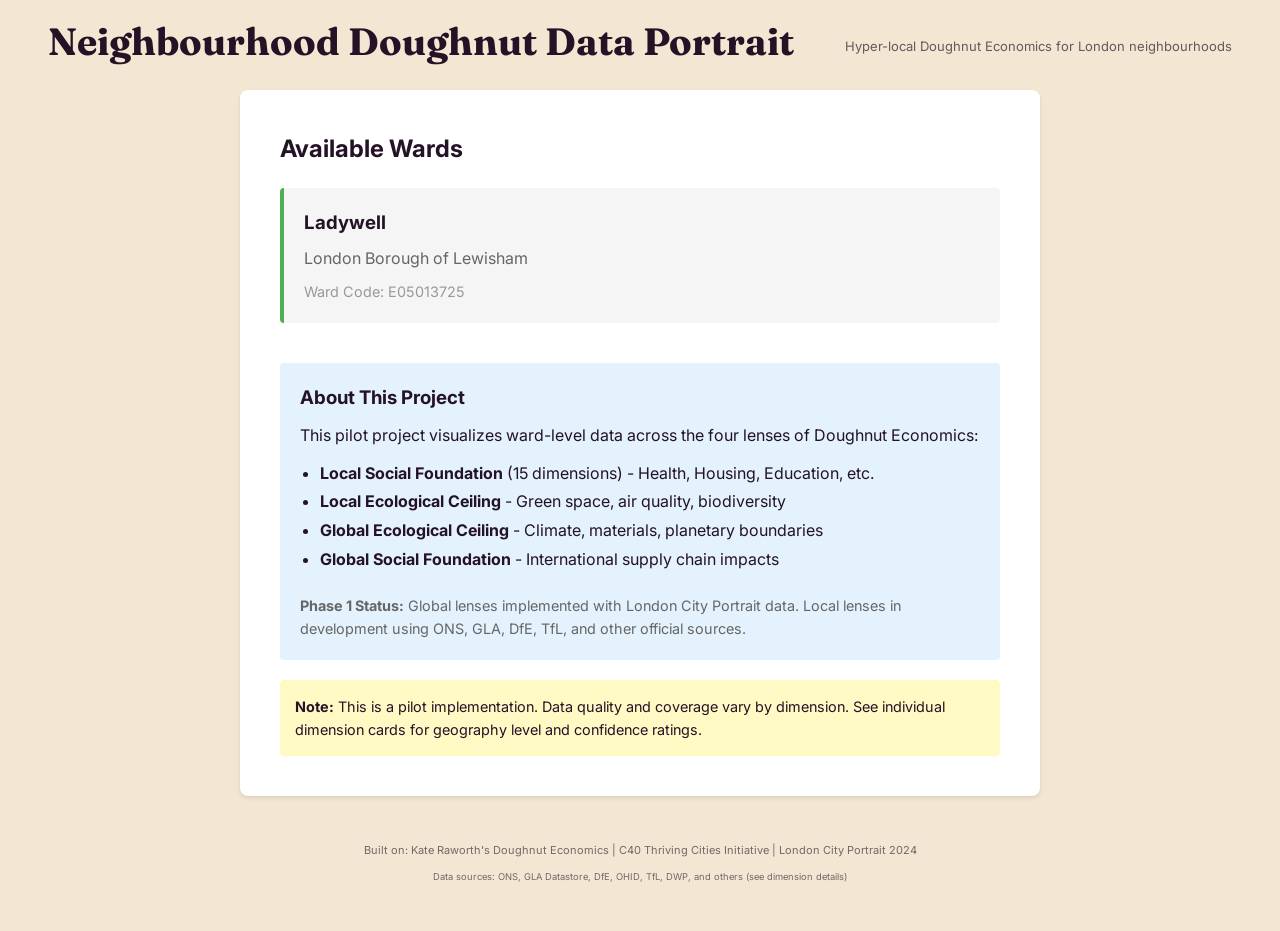
==== site/index.html @ d778bfdf "Initial commit: Ladywell Neighbourhood Doughnut visualization - Add interactive doughnut chart visua" ====
<!DOCTYPE html>
<html lang="en">
<head>
    <meta charset="UTF-8">
    <meta name="viewport" content="width=device-width, initial-scale=1.0">
    <title>Neighbourhood Doughnut - Lewisham</title>
    <link rel="stylesheet" href="css/styles.css">
</head>
<body>
    <header>
        <h1>Neighbourhood Doughnut Data Portrait</h1>
        <p class="subtitle">Hyper-local Doughnut Economics for London neighbourhoods</p>
    </header>

    <main style="max-width: 800px; margin: 0 auto;">
        <div style="background: white; padding: 40px; border-radius: 8px; box-shadow: 0 2px 4px rgba(0,0,0,0.1);">
            <h2 style="margin-bottom: 20px;">Available Wards</h2>
            <div style="margin: 20px 0;">
                <a href="ward.html" style="display: block; padding: 20px; background: #f5f5f5; border-radius: 4px; text-decoration: none; color: inherit; border-left: 4px solid #4CAF50;">
                    <h3 style="margin-bottom: 8px;">Ladywell</h3>
                    <p style="color: #666; margin: 0;">London Borough of Lewisham</p>
                    <p style="color: #999; margin-top: 8px; font-size: 0.9em;">Ward Code: E05013725</p>
                </a>
            </div>

            <div style="margin-top: 40px; padding: 20px; background: #e3f2fd; border-radius: 4px;">
                <h3 style="margin-bottom: 10px;">About This Project</h3>
                <p style="margin-bottom: 10px;">
                    This pilot project visualizes ward-level data across the four lenses of Doughnut Economics:
                </p>
                <ul style="margin-left: 20px; line-height: 1.8;">
                    <li><strong>Local Social Foundation</strong> (15 dimensions) - Health, Housing, Education, etc.</li>
                    <li><strong>Local Ecological Ceiling</strong> - Green space, air quality, biodiversity</li>
                    <li><strong>Global Ecological Ceiling</strong> - Climate, materials, planetary boundaries</li>
                    <li><strong>Global Social Foundation</strong> - International supply chain impacts</li>
                </ul>
                <p style="margin-top: 20px; font-size: 0.9em; color: #666;">
                    <strong>Phase 1 Status:</strong> Global lenses implemented with London City Portrait data.
                    Local lenses in development using ONS, GLA, DfE, TfL, and other official sources.
                </p>
            </div>

            <div style="margin-top: 20px; padding: 15px; background: #fff9c4; border-radius: 4px; font-size: 0.9em;">
                <strong>Note:</strong> This is a pilot implementation. Data quality and coverage vary by dimension.
                See individual dimension cards for geography level and confidence ratings.
            </div>
        </div>

        <footer class="page-footer">
            <p>Built on: Kate Raworth's Doughnut Economics | C40 Thriving Cities Initiative | London City Portrait 2024</p>
            <p style="margin-top: 10px; font-size: 0.85em;">
                Data sources: ONS, GLA Datastore, DfE, OHID, TfL, DWP, and others (see dimension details)
            </p>
        </footer>
    </main>
</body>
</html>
---- site/css/styles.css ----
/* Neighbourhood Doughnut Portrait - Noticeboard Collage Design */
/* Design tokens from handoff spec */

@import url('https://fonts.googleapis.com/css2?family=Fraunces:ital,opsz,wght@0,9..144,400;0,9..144,500;0,9..144,600;0,9..144,700;1,9..144,400&family=Inter:wght@400;500;600;700&display=swap');

:root {
    /* Collage palette */
    --ink: #241226;
    --paper: #F2E7D2;
    --card: #FBF3E2;
    --ringA: #E8542D;
    --ringB: #4B3F8F;

    /* Status colors (shared across all concepts) */
    --met: #3F8F5B;
    --shortfall: #E8A23A;
    --overshoot: #C22E4A;
    --descriptive: #8C8478;

    /* Typography */
    --font-serif: 'Fraunces', serif;
    --font-sans: 'Inter', -apple-system, BlinkMacSystemFont, 'Segoe UI', sans-serif;
}

* {
    margin: 0;
    padding: 0;
    box-sizing: border-box;
}

body {
    font-family: var(--font-sans);
    line-height: 1.6;
    color: var(--ink);
    background: var(--paper);
    padding: 0;
    min-height: 100vh;
}

/* Header row */
header {
    display: flex;
    align-items: center;
    justify-content: space-between;
    padding: 18px 22px 26px;
    background: var(--paper);
}

.ward-pill {
    background: var(--ringA);
    border: 2px solid var(--ink);
    border-radius: 20px;
    padding: 6px 13px;
    font-size: 12.5px;
    font-weight: 700;
    color: var(--paper);
    cursor: pointer;
    font-family: var(--font-sans);
}

@media (min-width: 768px) {
    .ward-pill {
        padding: 7px 15px;
        font-size: 13px;
        color: var(--ink);
    }
}

.header-label {
    font-size: 10.5px;
    font-weight: 700;
    letter-spacing: 0.06em;
    text-transform: uppercase;
    color: var(--ink);
    opacity: 0.53;
    display: none; /* Hidden on mobile */
}

/* Main container */
main {
    background: var(--paper);
}

/* Intro section */
.intro-section {
    padding: 20px 22px 0;
    position: relative;
}

h1 {
    font-family: var(--font-serif);
    font-weight: 700;
    font-size: 38px;
    line-height: 0.95;
    margin: 0 0 6px;
    color: var(--ink);
}

.mobile-headline {
    transform: rotate(-1.5deg);
    display: inline-block;
}

.desktop-headline {
    display: none;
}

.mobile-only {
    display: block;
}

.subtitle {
    font-size: 13px;
    line-height: 1.5;
    color: var(--ink);
    opacity: 0.67;
    margin: 10px 0 6px;
    max-width: 280px;
}

.subtitle::first-letter {
    /* Ensure proper rendering */
}

/* Local/Global toggle */
.view-toggle {
    display: inline-flex;
    background: var(--card);
    border: 2px solid var(--ink);
    border-radius: 20px;
    padding: 3px;
    margin-top: 6px;
}

.toggle-btn {
    border: none;
    border-radius: 16px;
    padding: 6px 14px;
    font-size: 12px;
    font-weight: 700;
    cursor: pointer;
    background: transparent;
    color: var(--ink);
    font-family: var(--font-sans);
    transition: all 0.2s ease;
}

.toggle-btn.active {
    background: var(--ink);
    color: var(--paper);
}

/* Doughnut chart section */
.chart-section {
    position: relative;
    padding: 22px 0 6px;
    display: flex;
    justify-content: flex-start;
}

#doughnut-chart {
    max-width: 300px;
}

/* Torn paper divider */
.torn-divider {
    height: 14px;
    background: linear-gradient(to bottom, transparent 50%, var(--card) 50%);
    clip-path: polygon(
        0% 0%, 5% 100%, 10% 0%, 15% 100%, 20% 0%, 25% 100%, 30% 0%, 35% 100%,
        40% 0%, 45% 100%, 50% 0%, 55% 100%, 60% 0%, 65% 100%, 70% 0%, 75% 100%,
        80% 0%, 85% 100%, 90% 0%, 95% 100%, 100% 0%, 100% 100%, 0% 100%
    );
}

/* Dimensions panel */
.dimensions-panel {
    padding: 48px 22px 40px;
    background: var(--card);
}

.dimension-section {
    margin-bottom: 26px;
}

.dimension-section:last-child {
    margin-bottom: 0;
}

.section-heading {
    font-size: 11px;
    font-weight: 700;
    letter-spacing: 0.06em;
    text-transform: uppercase;
    color: var(--ink);
    opacity: 0.6;
    margin: 0 0 16px;
}

/* Pinned cards */
.dimension-cards {
    display: flex;
    flex-wrap: wrap;
    gap: 14px;
}

.dimension-card {
    background: var(--paper);
    border: 2px solid var(--ink);
    border-radius: 8px;
    padding: 12px 14px;
    font-size: 13.5px;
    font-weight: 600;
    color: var(--ink);
    cursor: pointer;
    box-shadow: 3px 3px 0 rgba(36, 18, 38, 0.2);
    display: flex;
    align-items: center;
    gap: 8px;
    font-family: var(--font-sans);
    transition: transform 0.2s ease;
}

.dimension-card:hover {
    transform: translateY(-2px) !important;
}

/* Alternating rotation for pinned cards */
.dimension-card:nth-child(odd) {
    transform: rotate(-2deg);
}

.dimension-card:nth-child(even) {
    transform: rotate(2deg);
}

.status-dot {
    width: 8px;
    height: 8px;
    border-radius: 50%;
    flex-shrink: 0;
}

.status-dot.met { background: var(--met); }
.status-dot.shortfall { background: var(--shortfall); }
.status-dot.overshoot { background: var(--overshoot); }
.status-dot.descriptive { background: var(--descriptive); }

/* Empty state */
.empty-state {
    font-size: 12.5px;
    font-style: italic;
    color: var(--ink);
    opacity: 0.47;
    margin: 0;
}

/* Detail section (below chart) */
.dimensions-detail {
    padding: 22px 22px 40px;
    background: var(--card);
    margin-top: 20px;
}

.dimensions-detail h3 {
    font-size: 11px;
    font-weight: 700;
    letter-spacing: 0.06em;
    text-transform: uppercase;
    color: var(--ink);
    opacity: 0.6;
    margin: 0 0 20px;
}

.dimension-group {
    margin-bottom: 20px;
    padding: 15px;
    background: #f9f9f9;
    border-radius: 4px;
}

.dimension-group h5 {
    margin: 0 0 10px;
    color: #333;
    font-size: 1.1em;
}

.status-badge {
    padding: 4px 12px;
    border-radius: 12px;
    font-size: 0.75em;
    font-weight: 600;
    text-transform: capitalize;
}

.status-badge.shortfall { background: var(--shortfall); color: white; }
.status-badge.met { background: var(--met); color: white; }
.status-badge.overshoot { background: var(--overshoot); color: white; }
.status-badge.descriptive_only { background: var(--descriptive); color: white; }

.indicator-item {
    background: white;
    padding: 12px;
    border-radius: 3px;
    margin-bottom: 10px;
}

.dimension-meta {
    font-size: 0.85em;
    color: #666;
}

.geography-tag {
    font-size: 0.75em;
    display: inline-block;
    margin-top: 4px;
    background: #e3f2fd;
    padding: 2px 6px;
    border-radius: 3px;
}

.confidence-tag {
    margin-left: 8px;
    font-size: 0.75em;
}

.confidence-tag.high { color: var(--met); }
.confidence-tag.medium { color: var(--shortfall); }
.confidence-tag.low { color: var(--overshoot); }

/* Footer */
.page-footer {
    text-align: center;
    padding: 40px 22px;
    color: var(--ink);
    opacity: 0.6;
    font-size: 11px;
    line-height: 1.6;
}

.page-footer p {
    margin: 6px 0;
}

.caveat {
    font-style: italic;
    opacity: 0.8;
}

/* Desktop layout (6a) - 1180px reference width */
@media (min-width: 768px) {
    header {
        padding: 24px 48px;
    }

    .header-label {
        display: block;
    }

    main {
        max-width: 1180px;
        margin: 0 auto;
    }

    .content-grid {
        display: grid;
        grid-template-columns: 1fr 480px;
        gap: 56px;
        padding: 24px 48px;
    }

    .left-column {
        display: flex;
        flex-direction: column;
    }

    .intro-section {
        padding: 0;
        margin-bottom: 0;
    }

    .mobile-headline {
        display: none;
    }

    .desktop-headline {
        display: block;
        font-size: 34px;
        font-weight: 600;
        line-height: 1.1;
        transform: none;
        margin: 6px 0 14px;
    }

    .mobile-only {
        display: none;
    }

    .subtitle {
        max-width: 100%;
    }

    .chart-section {
        padding: 0;
        display: flex;
        align-items: flex-start;
        justify-content: flex-start;
    }

    #doughnut-chart {
        max-width: 440px;
        width: 100%;
    }

    .torn-divider {
        display: none; /* Only on mobile */
    }

    .dimensions-panel {
        padding: 0;
        background: transparent;
    }

    .dimension-card {
        background: var(--card);
    }
}

/* Dimension Detail Overlay */
.dimension-overlay {
    position: fixed;
    top: 0;
    left: 0;
    width: 100%;
    height: 100%;
    background: var(--paper);
    z-index: 1000;
    overflow-y: auto;
    transition: transform 0.3s cubic-bezier(0.2, 0.8, 0.2, 1);
    transform: translateX(100%);
}

.dimension-overlay.hidden {
    transform: translateX(100%);
    pointer-events: none;
}

.dimension-overlay.visible {
    transform: translateX(0);
    pointer-events: auto;
}

.overlay-content {
    min-height: 100%;
    padding: 22px;
}

.back-button {
    background: var(--card);
    border: 2px solid var(--ink);
    border-radius: 20px;
    padding: 6px 14px;
    font-size: 13px;
    font-weight: 600;
    color: var(--ink);
    cursor: pointer;
    font-family: var(--font-sans);
    margin-bottom: 24px;
    position: sticky;
    top: 22px;
    display: inline-block;
}

.detail-container {
    max-width: 640px;
    margin: 0 auto;
}

.ring-label {
    font-size: 11px;
    font-weight: 700;
    text-transform: uppercase;
    letter-spacing: 0.06em;
    margin-bottom: 12px;
}

.ring-label.social { color: var(--shortfall); }
.ring-label.ecological { color: var(--overshoot); }

.detail-dimension-name {
    font-family: var(--font-serif);
    font-size: 26px;
    font-weight: 600;
    color: var(--ink);
    margin-bottom: 12px;
    line-height: 1.2;
}

.detail-status-pill {
    display: inline-block;
    padding: 5px 12px;
    border-radius: 16px;
    font-size: 11.5px;
    font-weight: 700;
    color: var(--paper);
    margin-bottom: 16px;
}

.detail-status-pill.met { background: var(--met); }
.detail-status-pill.shortfall { background: var(--shortfall); }
.detail-status-pill.overshoot { background: var(--overshoot); }
.detail-status-pill.descriptive { background: var(--descriptive); }

.plain-english {
    font-size: 15px;
    line-height: 1.6;
    color: var(--ink);
    margin-bottom: 20px;
}

.value-readout {
    margin-bottom: 20px;
    display: flex;
    align-items: baseline;
    gap: 12px;
}

.big-value {
    font-family: var(--font-serif);
    font-size: 32px;
    font-weight: 600;
    color: var(--ink);
}

.indicator-meta {
    font-size: 12.5px;
    color: var(--ink);
    opacity: 0.6;
}

.target-line {
    font-size: 14px;
    font-weight: 600;
    color: var(--ringB);
    margin-bottom: 28px;
}

.section-label {
    font-size: 11px;
    font-weight: 700;
    text-transform: uppercase;
    letter-spacing: 0.06em;
    color: var(--ink);
    opacity: 0.6;
    margin: 28px 0 16px;
}

.section-divider {
    height: 1px;
    background: var(--ink);
    opacity: 0.15;
    margin: 28px 0;
}

.detail-section {
    margin-bottom: 0;
}

.detail-section h3 {
    font-size: 12px;
    font-weight: 700;
    text-transform: uppercase;
    letter-spacing: 0.06em;
    color: var(--ink);
    opacity: 0.55;
    margin-bottom: 12px;
}

.detail-section p {
    font-size: 13.5px;
    line-height: 1.6;
    color: var(--ink);
    opacity: 0.72;
}

.council-context-heading {
    font-size: 12px;
    font-weight: 700;
    text-transform: uppercase;
    letter-spacing: 0.06em;
    color: var(--ink);
    opacity: 0.55;
    margin-bottom: 12px;
    margin-top: 24px;
}

.council-context {
    background: var(--card);
    padding: 16px;
    border-radius: 8px;
    margin-bottom: 24px;
}

.council-context h4 {
    font-size: 14px;
    font-weight: 600;
    margin-bottom: 6px;
}

.council-date {
    font-size: 11.5px;
    opacity: 0.5;
    margin-bottom: 8px;
}

.council-summary {
    font-size: 13px;
    font-style: italic;
    opacity: 0.72;
}

.neighbour-voices-heading {
    font-size: 12px;
    font-weight: 700;
    text-transform: uppercase;
    letter-spacing: 0.06em;
    color: var(--ink);
    opacity: 0.55;
    margin-bottom: 12px;
    margin-top: 24px;
}

.voice-block {
    border-left: 3px solid var(--ringA);
    padding-left: 14px;
    margin-bottom: 16px;
}

.voice-meta {
    font-size: 11.5px;
    opacity: 0.5;
    margin-bottom: 6px;
}

.voice-body {
    font-size: 13.5px;
    line-height: 1.6;
}

.voices-container {
    margin-bottom: 16px;
}

.voice-pagination {
    display: flex;
    align-items: center;
    justify-content: center;
    gap: 12px;
    margin-bottom: 16px;
}

.voice-nav-btn {
    background: none;
    border: none;
    color: var(--ink);
    opacity: 0.5;
    font-size: 18px;
    cursor: pointer;
    padding: 4px 8px;
    transition: opacity 0.2s;
}

.voice-nav-btn:hover:not(:disabled) {
    opacity: 0.8;
}

.voice-nav-btn:disabled {
    opacity: 0.2;
    cursor: not-allowed;
}

.voice-page-indicator {
    font-size: 12px;
    opacity: 0.5;
}

.add-take-btn {
    background: var(--ringA);
    color: var(--paper);
    border: none;
    padding: 14px 32px;
    border-radius: 24px;
    font-size: 15px;
    font-weight: 700;
    cursor: pointer;
    transition: all 0.2s;
    margin-top: 8px;
    display: inline-block;
}

.add-take-btn:hover {
    background: var(--paper);
    color: var(--ringA);
}

.prompts {
    margin-bottom: 24px;
}

.prompt {
    font-family: var(--font-serif);
    font-size: 14.5px;
    font-style: italic;
    color: var(--ringB);
    margin-bottom: 10px;
}

.cta-row {
    display: flex;
    gap: 20px;
    align-items: center;
    margin-bottom: 24px;
    flex-wrap: wrap;
}

.cta-button {
    background: var(--ringA);
    color: var(--paper);
    border: none;
    border-radius: 20px;
    padding: 8px 18px;
    font-size: 13px;
    font-weight: 600;
    cursor: pointer;
    font-family: var(--font-sans);
}

.cta-link {
    color: var(--ringB);
    text-decoration: underline;
    font-size: 13px;
    cursor: pointer;
}

.source-line {
    font-size: 11px;
    color: var(--ink);
    opacity: 0.45;
    margin-top: 4px;
    margin-bottom: 32px;
}

.source-line a {
    color: inherit;
}

/* Desktop overlay - fade instead of slide */
@media (min-width: 768px) {
    .dimension-overlay {
        transition: opacity 0.25s ease;
        transform: none;
        opacity: 0;
    }

    .dimension-overlay.hidden {
        transform: none;
        opacity: 0;
    }

    .dimension-overlay.visible {
        opacity: 1;
    }

    .overlay-content {
        padding: 48px;
    }

    .back-button {
        position: static;
        margin-bottom: 32px;
    }
}

/* Loading state */
.loading {
    text-align: center;
    color: var(--ink);
    opacity: 0.6;
    padding: 40px;
}
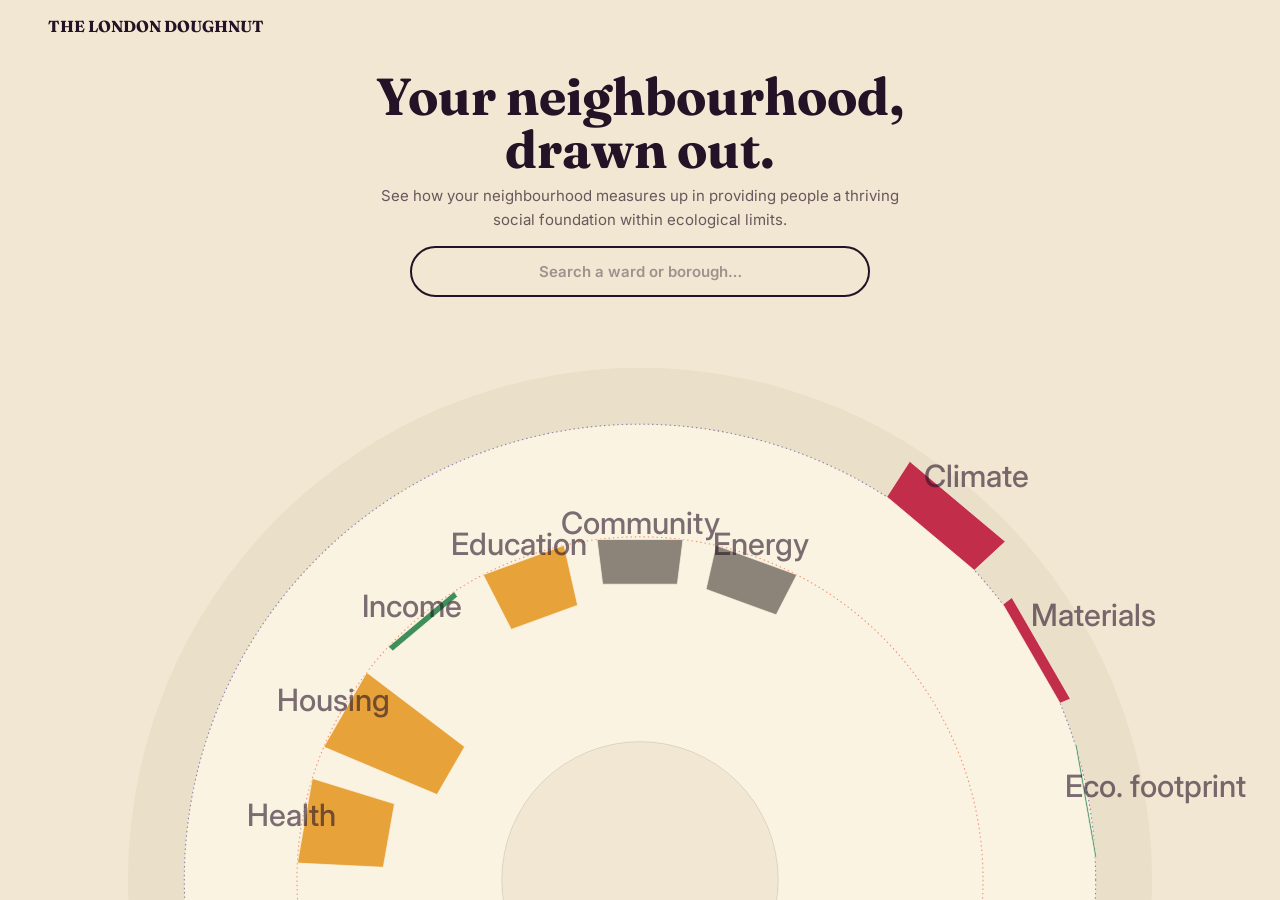
==== commit cd5a5fbd: "Redesign homepage with search hero, and fix mobile/desktop responsiveness on ward page - Rebuild the" ====
--- a/site/index.html
+++ b/site/index.html
@@ -3,55 +3,43 @@
 <head>
     <meta charset="UTF-8">
     <meta name="viewport" content="width=device-width, initial-scale=1.0">
-    <title>Neighbourhood Doughnut - Lewisham</title>
-    <link rel="stylesheet" href="css/styles.css">
+    <title>The London Doughnut</title>
+    <link rel="stylesheet" href="css/styles.css?v=31">
+    <link rel="stylesheet" href="css/home.css?v=6">
 </head>
 <body>
-    <header>
-        <h1>Neighbourhood Doughnut Data Portrait</h1>
-        <p class="subtitle">Hyper-local Doughnut Economics for London neighbourhoods</p>
+    <header class="home-header">
+        <span class="home-brand">THE LONDON DOUGHNUT</span>
     </header>
 
-    <main style="max-width: 800px; margin: 0 auto;">
-        <div style="background: white; padding: 40px; border-radius: 8px; box-shadow: 0 2px 4px rgba(0,0,0,0.1);">
-            <h2 style="margin-bottom: 20px;">Available Wards</h2>
-            <div style="margin: 20px 0;">
-                <a href="ward.html" style="display: block; padding: 20px; background: #f5f5f5; border-radius: 4px; text-decoration: none; color: inherit; border-left: 4px solid #4CAF50;">
-                    <h3 style="margin-bottom: 8px;">Ladywell</h3>
-                    <p style="color: #666; margin: 0;">London Borough of Lewisham</p>
-                    <p style="color: #999; margin-top: 8px; font-size: 0.9em;">Ward Code: E05013725</p>
-                </a>
+    <main>
+        <section class="hero hero-mobile" id="hero-mobile">
+            <div class="hero-content">
+                <h1 class="hero-headline">Your neighbourhood, drawn out.</h1>
+                <p class="hero-subtitle">See how your neighbourhood measures up in providing people a thriving social foundation within ecological limits.</p>
+                <div class="hero-search">
+                    <input type="text" data-search-input placeholder="Search a ward…" autocomplete="off">
+                    <div class="search-results hidden" data-search-results></div>
+                    <div class="search-picked hidden" data-search-picked></div>
+                </div>
             </div>
+            <div class="hero-doughnut" id="doughnut-mobile"></div>
+        </section>
 
-            <div style="margin-top: 40px; padding: 20px; background: #e3f2fd; border-radius: 4px;">
-                <h3 style="margin-bottom: 10px;">About This Project</h3>
-                <p style="margin-bottom: 10px;">
-                    This pilot project visualizes ward-level data across the four lenses of Doughnut Economics:
-                </p>
-                <ul style="margin-left: 20px; line-height: 1.8;">
-                    <li><strong>Local Social Foundation</strong> (15 dimensions) - Health, Housing, Education, etc.</li>
-                    <li><strong>Local Ecological Ceiling</strong> - Green space, air quality, biodiversity</li>
-                    <li><strong>Global Ecological Ceiling</strong> - Climate, materials, planetary boundaries</li>
-                    <li><strong>Global Social Foundation</strong> - International supply chain impacts</li>
-                </ul>
-                <p style="margin-top: 20px; font-size: 0.9em; color: #666;">
-                    <strong>Phase 1 Status:</strong> Global lenses implemented with London City Portrait data.
-                    Local lenses in development using ONS, GLA, DfE, TfL, and other official sources.
-                </p>
+        <section class="hero hero-desktop" id="hero-desktop">
+            <div class="hero-content">
+                <h1 class="hero-headline">Your neighbourhood,<br>drawn out.</h1>
+                <p class="hero-subtitle">See how your neighbourhood measures up in providing people a thriving social foundation within ecological limits.</p>
+                <div class="hero-search">
+                    <input type="text" data-search-input placeholder="Search a ward or borough…" autocomplete="off">
+                    <div class="search-results hidden" data-search-results></div>
+                    <div class="search-picked hidden" data-search-picked></div>
+                </div>
             </div>
+            <div class="hero-doughnut" id="doughnut-desktop"></div>
+        </section>
+    </main>
 
-            <div style="margin-top: 20px; padding: 15px; background: #fff9c4; border-radius: 4px; font-size: 0.9em;">
-                <strong>Note:</strong> This is a pilot implementation. Data quality and coverage vary by dimension.
-                See individual dimension cards for geography level and confidence ratings.
-            </div>
-        </div>
-
-        <footer class="page-footer">
-            <p>Built on: Kate Raworth's Doughnut Economics | C40 Thriving Cities Initiative | London City Portrait 2024</p>
-            <p style="margin-top: 10px; font-size: 0.85em;">
-                Data sources: ONS, GLA Datastore, DfE, OHID, TfL, DWP, and others (see dimension details)
-            </p>
-        </footer>
-    </main>
+    <script src="js/home.js?v=5"></script>
 </body>
 </html>
--- a/site/css/styles.css
+++ b/site/css/styles.css
@@ -89,38 +89,13 @@
 
 h1 {
     font-family: var(--font-serif);
-    font-weight: 700;
-    font-size: 38px;
-    line-height: 0.95;
-    margin: 0 0 6px;
-    color: var(--ink);
-}
-
-.mobile-headline {
-    transform: rotate(-1.5deg);
-    display: inline-block;
-}
-
-.desktop-headline {
-    display: none;
-}
-
-.mobile-only {
-    display: block;
-}
-
-.subtitle {
-    font-size: 13px;
-    line-height: 1.5;
-    color: var(--ink);
-    opacity: 0.67;
-    margin: 10px 0 6px;
-    max-width: 280px;
-}
-
-.subtitle::first-letter {
-    /* Ensure proper rendering */
-}
+    font-weight: 600;
+    font-size: 34px;
+    line-height: 1.1;
+    margin: 6px 0 14px;
+    color: var(--ink);
+}
+
 
 /* Local/Global toggle */
 .view-toggle {
@@ -153,13 +128,22 @@
 /* Doughnut chart section */
 .chart-section {
     position: relative;
-    padding: 22px 0 6px;
+    padding: 0 0 6px;
     display: flex;
-    justify-content: flex-start;
+    justify-content: center;
 }
 
 #doughnut-chart {
-    max-width: 300px;
+    position: relative;
+    max-width: 1140px;
+    width: 100%;
+    margin: 0 auto;
+}
+
+#doughnut-chart svg {
+    display: block;
+    width: 100%;
+    height: auto;
 }
 
 /* Torn paper divider */
@@ -358,13 +342,13 @@
     }
 
     main {
-        max-width: 1180px;
+        max-width: 1232px;
         margin: 0 auto;
     }
 
     .content-grid {
         display: grid;
-        grid-template-columns: 1fr 480px;
+        grid-template-columns: minmax(600px, 1fr) 480px;
         gap: 56px;
         padding: 24px 48px;
     }
@@ -377,27 +361,6 @@
     .intro-section {
         padding: 0;
         margin-bottom: 0;
-    }
-
-    .mobile-headline {
-        display: none;
-    }
-
-    .desktop-headline {
-        display: block;
-        font-size: 34px;
-        font-weight: 600;
-        line-height: 1.1;
-        transform: none;
-        margin: 6px 0 14px;
-    }
-
-    .mobile-only {
-        display: none;
-    }
-
-    .subtitle {
-        max-width: 100%;
     }
 
     .chart-section {
@@ -408,8 +371,9 @@
     }
 
     #doughnut-chart {
-        max-width: 440px;
+        max-width: 600px;
         width: 100%;
+        margin: 0;
     }
 
     .torn-divider {
@@ -538,13 +502,6 @@
     opacity: 0.6;
 }
 
-.target-line {
-    font-size: 14px;
-    font-weight: 600;
-    color: var(--ringB);
-    margin-bottom: 28px;
-}
-
 .section-label {
     font-size: 11px;
     font-weight: 700;
@@ -564,6 +521,7 @@
 
 .detail-section {
     margin-bottom: 0;
+    position: relative;
 }
 
 .detail-section h3 {
@@ -617,6 +575,36 @@
     font-size: 13px;
     font-style: italic;
     opacity: 0.72;
+}
+
+.council-summary p {
+    margin: 0 0 10px 0;
+}
+
+.council-summary p:last-child {
+    margin-bottom: 0;
+}
+
+.council-summary ul {
+    margin: 10px 0;
+    padding-left: 20px;
+}
+
+.council-summary li {
+    margin-bottom: 8px;
+}
+
+.council-summary li:last-child {
+    margin-bottom: 0;
+}
+
+.council-summary strong {
+    font-style: normal;
+}
+
+.council-context .source-line {
+    margin-top: 14px;
+    margin-bottom: 0;
 }
 
 .neighbour-voices-heading {
--- a/site/css/home.css
+++ b/site/css/home.css
@@ -0,0 +1,334 @@
+/* Homepage hero — ported from Claude Design "Homepage Concepts" (2a desktop / 2d mobile) */
+
+/* The homepage is a single fixed-viewport screen, not a scrolling page. */
+html, body {
+    height: 100%;
+    overflow: hidden;
+}
+
+body {
+    display: flex;
+    flex-direction: column;
+}
+
+main {
+    flex: 1;
+    min-height: 0;
+    display: flex;
+    flex-direction: column;
+    overflow: hidden;
+    /* styles.css caps main's width for ward.html's desktop layout — not wanted here. */
+    max-width: none;
+    margin: 0;
+}
+
+.home-header {
+    flex-shrink: 0;
+    padding: 12px 22px 0;
+    display: block;
+}
+
+.home-brand {
+    font-family: var(--font-serif);
+    font-weight: 700;
+    font-size: 14px;
+    color: var(--ink);
+}
+
+@media (min-width: 768px) {
+    .home-header {
+        padding: 14px 48px;
+    }
+
+    .home-brand {
+        font-size: 16px;
+    }
+}
+
+.hero {
+    position: relative;
+    overflow: hidden;
+}
+
+.hero-content {
+    position: relative;
+    z-index: 2;
+}
+
+.hero-doughnut {
+    pointer-events: none;
+    z-index: 1;
+}
+
+.hero-doughnut svg {
+    pointer-events: auto;
+    display: block;
+    width: 100%;
+    height: 100%;
+}
+
+.hero-search {
+    position: relative;
+}
+
+.hero-search input {
+    font-family: var(--font-sans);
+    outline: none;
+}
+
+.hero-search input::placeholder {
+    color: rgba(36, 18, 38, 0.4);
+}
+
+.search-results {
+    position: absolute;
+    left: 0;
+    right: 0;
+    background: var(--card);
+    border: 2px solid var(--ink);
+    z-index: 5;
+    animation: dropIn 0.16s ease-out;
+    box-shadow: 4px 4px 0 rgba(36, 18, 38, 0.13);
+}
+
+.search-results.hidden {
+    display: none;
+}
+
+.search-result {
+    width: 100%;
+    display: flex;
+    justify-content: space-between;
+    align-items: center;
+    text-align: left;
+    background: none;
+    border: none;
+    cursor: pointer;
+    font-weight: 600;
+    color: var(--ink);
+    font-family: var(--font-sans);
+}
+
+.search-tag {
+    font-weight: 700;
+}
+
+.search-tag.live {
+    color: var(--met);
+}
+
+.search-tag.soon {
+    color: rgba(36, 18, 38, 0.47);
+}
+
+.search-empty {
+    font-style: italic;
+    color: rgba(36, 18, 38, 0.47);
+}
+
+.search-picked {
+    background: var(--ringA);
+    color: var(--paper);
+    border: 2px solid var(--ink);
+    font-weight: 600;
+    animation: fadeUp 0.2s ease-out;
+}
+
+.search-picked.hidden {
+    display: none;
+}
+
+/* Mobile hero (default) — content column, then the doughnut filling the rest of the
+   screen (left half visible, cropped/bled off the right edge, flush with the bottom) */
+.hero-mobile {
+    flex: 1;
+    min-height: 0;
+    display: flex;
+    flex-direction: column;
+}
+
+.hero-desktop {
+    display: none;
+}
+
+.hero-mobile .hero-content {
+    flex-shrink: 0;
+    padding: 28px 22px 12px 34px;
+    max-width: 230px;
+}
+
+.hero-mobile .hero-headline {
+    font-family: var(--font-serif);
+    font-weight: 700;
+    font-size: 29px;
+    line-height: 1.06;
+    margin: 0 0 6px;
+    color: var(--ink);
+}
+
+.hero-mobile .hero-subtitle {
+    font-size: 12.5px;
+    line-height: 1.5;
+    color: var(--ink);
+    opacity: 0.67;
+    margin: 0 0 10px;
+}
+
+.hero-mobile .hero-search input {
+    width: 100%;
+    box-sizing: border-box;
+    background: transparent;
+    border: 2px solid var(--ink);
+    border-radius: 20px;
+    padding: 11px 14px;
+    font-size: 13px;
+    font-weight: 600;
+    color: var(--ink);
+}
+
+.hero-mobile .search-results {
+    top: 44px;
+    border-radius: 14px;
+    padding: 6px;
+}
+
+.hero-mobile .search-result {
+    padding: 9px 10px;
+    border-radius: 8px;
+    font-size: 12.5px;
+}
+
+.hero-mobile .search-tag {
+    font-size: 10px;
+}
+
+.hero-mobile .search-empty {
+    padding: 10px;
+    font-size: 11.5px;
+}
+
+.hero-mobile .search-picked {
+    margin-top: 12px;
+    border-radius: 12px;
+    padding: 10px 14px;
+    font-size: 12px;
+}
+
+.hero-mobile .hero-doughnut {
+    position: relative;
+    flex: 1;
+    min-height: 0;
+    width: 100%;
+    margin: 0;
+    overflow: hidden;
+}
+
+/* Desktop hero — centered content, half-doughnut pinned to the bottom */
+@media (min-width: 768px) {
+    .hero-mobile {
+        display: none;
+    }
+
+    .hero-desktop {
+        flex: 1;
+        min-height: 0;
+        display: flex;
+        flex-direction: column;
+    }
+
+    .hero-desktop .hero-content {
+        flex-shrink: 0;
+        text-align: center;
+        padding: 16px 48px 0;
+    }
+
+    .hero-desktop .hero-headline {
+        font-family: var(--font-serif);
+        font-weight: 700;
+        font-size: 52px;
+        line-height: 1.02;
+        margin: 0 0 8px;
+        color: var(--ink);
+    }
+
+    .hero-desktop .hero-subtitle {
+        font-size: 15px;
+        line-height: 1.6;
+        color: var(--ink);
+        opacity: 0.67;
+        max-width: 520px;
+        margin: 0 auto 14px;
+    }
+
+    .hero-desktop .hero-search {
+        max-width: 460px;
+        margin: 0 auto;
+    }
+
+    .hero-desktop .hero-search input {
+        width: 100%;
+        box-sizing: border-box;
+        background: transparent;
+        border: 2px solid var(--ink);
+        border-radius: 26px;
+        padding: 14px 20px;
+        font-size: 15px;
+        font-weight: 600;
+        color: var(--ink);
+        text-align: center;
+    }
+
+    .hero-desktop .search-results {
+        top: 52px;
+        border-radius: 16px;
+        padding: 8px;
+        text-align: left;
+    }
+
+    .hero-desktop .search-result {
+        padding: 11px 12px;
+        border-radius: 9px;
+        font-size: 14px;
+    }
+
+    .hero-desktop .search-tag {
+        font-size: 11px;
+    }
+
+    .hero-desktop .search-empty {
+        padding: 12px;
+        font-size: 13px;
+    }
+
+    .hero-desktop .search-picked {
+        max-width: 460px;
+        margin: 14px auto 0;
+        border-radius: 14px;
+        padding: 12px 16px;
+        font-size: 13.5px;
+    }
+
+    .hero-desktop .hero-doughnut {
+        position: relative;
+        flex: 1;
+        min-height: 0;
+        width: 100%;
+        margin: 0;
+        overflow: hidden;
+    }
+}
+
+@keyframes dropIn {
+    from { opacity: 0; transform: translateY(-6px); }
+    to { opacity: 1; transform: translateY(0); }
+}
+
+@keyframes doughnutIn {
+    from { opacity: 0; transform: scale(0.86); }
+    to { opacity: 1; transform: scale(1); }
+}
+
+@keyframes fadeUp {
+    from { opacity: 0; transform: translateY(10px); }
+    to { opacity: 1; transform: translateY(0); }
+}
